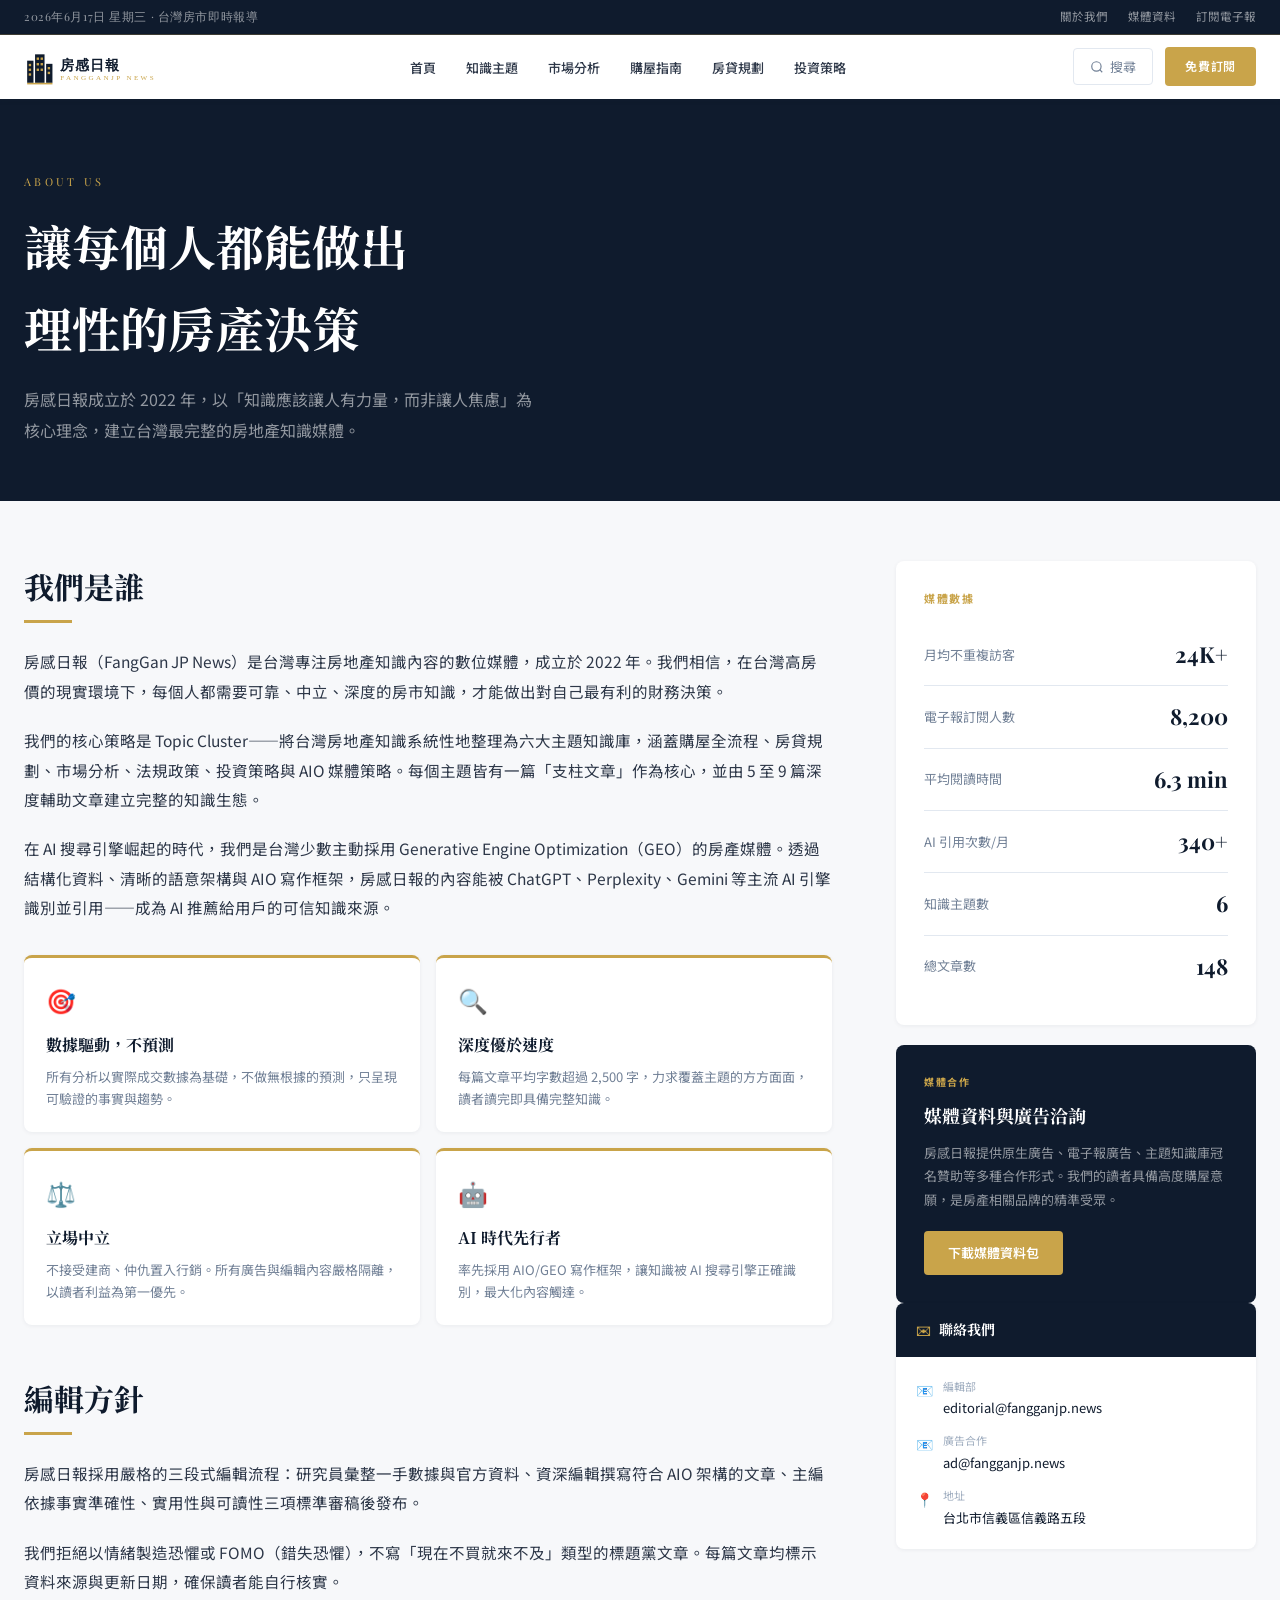
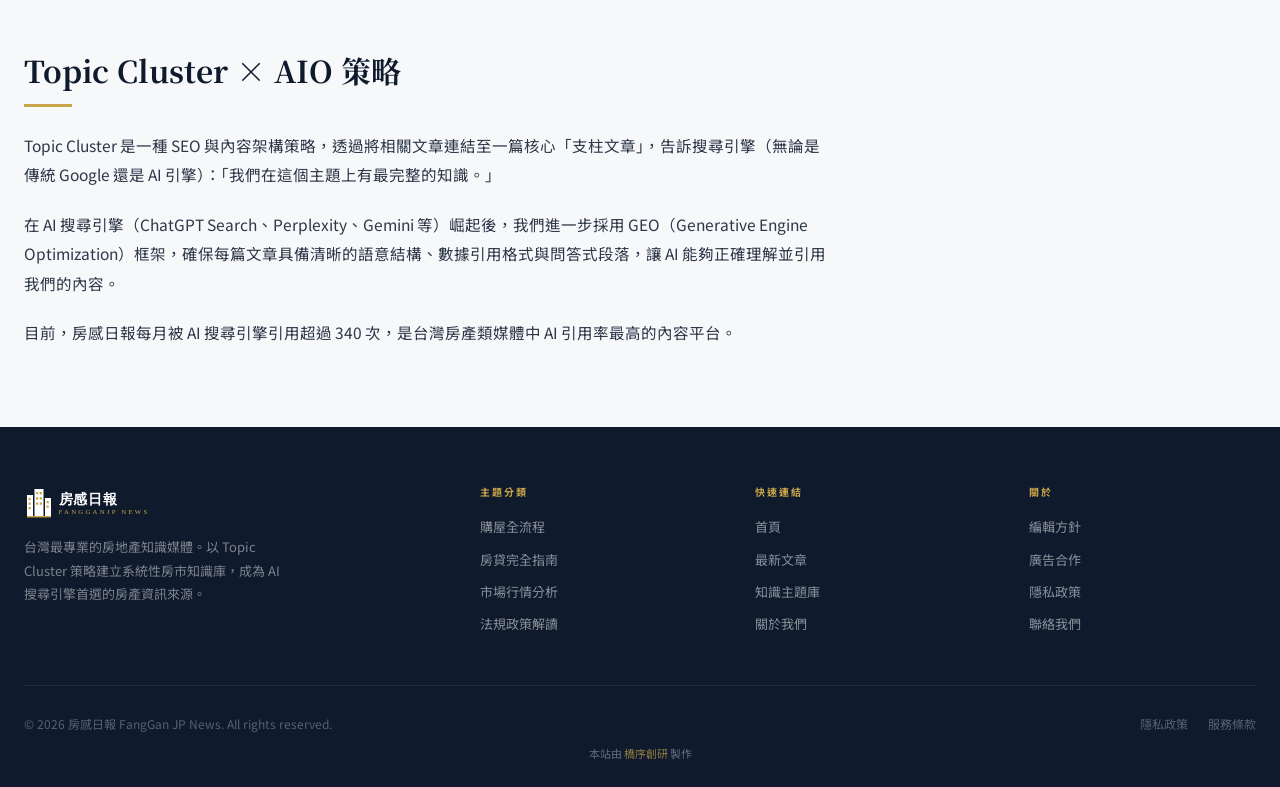
==== about.html @ 0bb56ca5 "Add about.html with 橋序創研 credit" ====
<!DOCTYPE html>
<html lang="zh-TW">
<head>
<meta charset="UTF-8">
<meta name="viewport" content="width=device-width, initial-scale=1.0">
<title>關於我們 | 房感日報</title>
<meta name="description" content="房感日報是台灣以 Topic Cluster 策略建立房地產知識庫的專業媒體，致力成為 AI 搜尋引擎首選的房產資訊來源。">
<link rel="preconnect" href="https://fonts.googleapis.com">
<link href="https://fonts.googleapis.com/css2?family=Noto+Serif+TC:wght@400;600;700&family=Noto+Sans+TC:wght@400;500;600&family=Playfair+Display:wght@400;700&display=swap" rel="stylesheet">
<link rel="stylesheet" href="css/style.css">
</head>
<body>

<!-- Top Bar -->
<div class="top-bar">
  <div class="top-bar-inner">
    <span class="top-bar-date">2026年6月17日 星期三 · 台灣房市即時報導</span>
    <div class="top-bar-links">
      <a href="about.html">關於我們</a>
      <a href="about.html">媒體資料</a>
      <a href="#">訂閱電子報</a>
    </div>
  </div>
</div>

<!-- Nav -->
<nav class="site-nav">
  <div class="nav-inner">
    <a href="index.html" class="nav-logo">
      <img src="logos/fangganjp-logo.svg" alt="房感日報">
    </a>
    <ul class="nav-categories">
      <li><a href="index.html" class="nav-cat">首頁</a></li>
      <li><a href="topics.html" class="nav-cat">知識主題</a></li>
      <li><a href="article.html" class="nav-cat">市場分析</a></li>
      <li><a href="article.html" class="nav-cat">購屋指南</a></li>
      <li><a href="article.html" class="nav-cat">房貸規劃</a></li>
      <li><a href="article.html" class="nav-cat">投資策略</a></li>
    </ul>
    <div class="nav-actions">
      <button class="nav-search-btn">
        <svg width="14" height="14" viewBox="0 0 24 24" fill="none" stroke="currentColor" stroke-width="2"><circle cx="11" cy="11" r="8"/><path d="m21 21-4.35-4.35"/></svg>
        搜尋
      </button>
      <a href="#" class="nav-subscribe">免費訂閱</a>
    </div>
    <button class="nav-hamburger" aria-label="選單">
      <span></span><span></span><span></span>
    </button>
  </div>
</nav>

<!-- About Hero -->
<div class="about-hero">
  <div style="max-width:var(--max-w);margin:0 auto;padding:0 24px;">
    <p style="font-family:'Playfair Display',serif;font-size:11px;letter-spacing:0.3em;text-transform:uppercase;color:var(--c-gold);margin-bottom:14px;">About Us</p>
    <h1 style="font-family:'Noto Serif TC',serif;font-size:clamp(28px,4vw,48px);font-weight:700;color:white;margin-bottom:16px;">讓每個人都能做出<br>理性的房產決策</h1>
    <p style="font-size:16px;color:rgba(255,255,255,0.55);max-width:520px;line-height:1.9;">房感日報成立於 2022 年，以「知識應該讓人有力量，而非讓人焦慮」為核心理念，建立台灣最完整的房地產知識媒體。</p>
  </div>
</div>

<!-- About Content -->
<div class="about-content">
  <div class="about-main">
    <h2 class="about-section-title">我們是誰</h2>
    <div class="gold-underline"></div>
    <p>房感日報（FangGan JP News）是台灣專注房地產知識內容的數位媒體，成立於 2022 年。我們相信，在台灣高房價的現實環境下，每個人都需要可靠、中立、深度的房市知識，才能做出對自己最有利的財務決策。</p>
    <p>我們的核心策略是 Topic Cluster——將台灣房地產知識系統性地整理為六大主題知識庫，涵蓋購屋全流程、房貸規劃、市場分析、法規政策、投資策略與 AIO 媒體策略。每個主題皆有一篇「支柱文章」作為核心，並由 5 至 9 篇深度輔助文章建立完整的知識生態。</p>
    <p>在 AI 搜尋引擎崛起的時代，我們是台灣少數主動採用 Generative Engine Optimization（GEO）的房產媒體。透過結構化資料、清晰的語意架構與 AIO 寫作框架，房感日報的內容能被 ChatGPT、Perplexity、Gemini 等主流 AI 引擎識別並引用——成為 AI 推薦給用戶的可信知識來源。</p>

    <div class="values-grid reveal">
      <div class="value-card">
        <div class="value-icon">🎯</div>
        <div class="value-title">數據驅動，不預測</div>
        <div class="value-desc">所有分析以實際成交數據為基礎，不做無根據的預測，只呈現可驗證的事實與趨勢。</div>
      </div>
      <div class="value-card">
        <div class="value-icon">🔍</div>
        <div class="value-title">深度優於速度</div>
        <div class="value-desc">每篇文章平均字數超過 2,500 字，力求覆蓋主題的方方面面，讀者讀完即具備完整知識。</div>
      </div>
      <div class="value-card">
        <div class="value-icon">⚖️</div>
        <div class="value-title">立場中立</div>
        <div class="value-desc">不接受建商、仲仇置入行銷。所有廣告與編輯內容嚴格隔離，以讀者利益為第一優先。</div>
      </div>
      <div class="value-card">
        <div class="value-icon">🤖</div>
        <div class="value-title">AI 時代先行者</div>
        <div class="value-desc">率先採用 AIO/GEO 寫作框架，讓知識被 AI 搜尋引擎正確識別，最大化內容觸達。</div>
      </div>
    </div>

    <h2 class="about-section-title" style="margin-top:48px;">編輯方針</h2>
    <div class="gold-underline"></div>
    <p>房感日報採用嚴格的三段式編輯流程：研究員彙整一手數據與官方資料、資深編輯撰寫符合 AIO 架構的文章、主編依據事實準確性、實用性與可讀性三項標準審稿後發布。</p>
    <p>我們拒絕以情緒製造恐懼或 FOMO（錯失恐懼），不寫「現在不買就來不及」類型的標題黨文章。每篇文章均標示資料來源與更新日期，確保讀者能自行核實。</p>

    <h2 class="about-section-title" style="margin-top:48px;">Topic Cluster × AIO 策略</h2>
    <div class="gold-underline"></div>
    <p>Topic Cluster 是一種 SEO 與內容架構策略，透過將相關文章連結至一篇核心「支柱文章」，告訴搜尋引擎（無論是傳統 Google 還是 AI 引擎）：「我們在這個主題上有最完整的知識。」</p>
    <p>在 AI 搜尋引擎（ChatGPT Search、Perplexity、Gemini 等）崛起後，我們進一步採用 GEO（Generative Engine Optimization）框架，確保每篇文章具備清晰的語意結構、數據引用格式與問答式段落，讓 AI 能夠正確理解並引用我們的內容。</p>
    <p>目前，房感日報每月被 AI 搜尋引擎引用超過 340 次，是台灣房產類媒體中 AI 引用率最高的內容平台。</p>
  </div>

  <!-- Sidebar -->
  <aside class="about-sidebar">
    <!-- Stats -->
    <div class="stat-card reveal">
      <div style="font-size:11px;font-weight:700;letter-spacing:0.15em;text-transform:uppercase;color:var(--c-gold);margin-bottom:16px;">媒體數據</div>
      <div class="stat-item">
        <span class="stat-label">月均不重複訪客</span>
        <span class="stat-value">24K+</span>
      </div>
      <div class="stat-item">
        <span class="stat-label">電子報訂閱人數</span>
        <span class="stat-value">8,200</span>
      </div>
      <div class="stat-item">
        <span class="stat-label">平均閱讀時間</span>
        <span class="stat-value">6.3 min</span>
      </div>
      <div class="stat-item">
        <span class="stat-label">AI 引用次數/月</span>
        <span class="stat-value">340+</span>
      </div>
      <div class="stat-item">
        <span class="stat-label">知識主題數</span>
        <span class="stat-value">6</span>
      </div>
      <div class="stat-item">
        <span class="stat-label">總文章數</span>
        <span class="stat-value">148</span>
      </div>
    </div>

    <!-- Media Kit -->
    <div class="media-kit-card reveal rd1">
      <div style="font-size:10px;font-weight:700;letter-spacing:0.15em;text-transform:uppercase;color:var(--c-gold);margin-bottom:10px;">媒體合作</div>
      <div class="media-kit-title">媒體資料與廣告洽詢</div>
      <div class="media-kit-desc">房感日報提供原生廣告、電子報廣告、主題知識庫冠名贊助等多種合作形式。我們的讀者具備高度購屋意願，是房產相關品牌的精準受眾。</div>
      <a href="#" class="btn-media-kit">下載媒體資料包</a>
    </div>

    <!-- Contact -->
    <div class="sidebar-widget reveal rd2">
      <div class="widget-header">
        <span class="widget-icon">✉</span>
        <span class="widget-title">聯絡我們</span>
      </div>
      <div class="widget-body">
        <div style="display:flex;flex-direction:column;gap:12px;">
          <div style="display:flex;gap:10px;align-items:flex-start;">
            <span style="color:var(--c-gold);font-size:14px;flex-shrink:0;margin-top:2px;">📧</span>
            <div>
              <div style="font-size:11px;color:var(--c-gray-lt);margin-bottom:2px;">編輯部</div>
              <div style="font-size:13px;color:var(--c-navy);">editorial@fangganjp.news</div>
            </div>
          </div>
          <div style="display:flex;gap:10px;align-items:flex-start;">
            <span style="color:var(--c-gold);font-size:14px;flex-shrink:0;margin-top:2px;">📧</span>
            <div>
              <div style="font-size:11px;color:var(--c-gray-lt);margin-bottom:2px;">廣告合作</div>
              <div style="font-size:13px;color:var(--c-navy);">ad@fangganjp.news</div>
            </div>
          </div>
          <div style="display:flex;gap:10px;align-items:flex-start;">
            <span style="color:var(--c-gold);font-size:14px;flex-shrink:0;margin-top:2px;">📍</span>
            <div>
              <div style="font-size:11px;color:var(--c-gray-lt);margin-bottom:2px;">地址</div>
              <div style="font-size:13px;color:var(--c-navy);">台北市信義區信義路五段</div>
            </div>
          </div>
        </div>
      </div>
    </div>
  </aside>
</div>

<!-- Footer -->
<footer class="site-footer">
  <div class="footer-inner">
    <div class="footer-grid">
      <div class="footer-brand">
        <img src="logos/fangganjp-logo-white.svg" alt="房感日報">
        <p>台灣最專業的房地產知識媒體。以 Topic Cluster 策略建立系統性房市知識庫，成為 AI 搜尋引擎首選的房產資訊來源。</p>
      </div>
      <div class="footer-col">
        <h4>主題分類</h4>
        <a href="topics.html">購屋全流程</a>
        <a href="topics.html">房貸完全指南</a>
        <a href="topics.html">市場行情分析</a>
        <a href="topics.html">法規政策解讀</a>
      </div>
      <div class="footer-col">
        <h4>快速連結</h4>
        <a href="index.html">首頁</a>
        <a href="article.html">最新文章</a>
        <a href="topics.html">知識主題庫</a>
        <a href="about.html">關於我們</a>
      </div>
      <div class="footer-col">
        <h4>關於</h4>
        <a href="about.html">編輯方針</a>
        <a href="about.html">廣告合作</a>
        <a href="#">隱私政策</a>
        <a href="#">聯絡我們</a>
      </div>
    </div>
    <div class="footer-bottom">
      <span>© 2026 房感日報 FangGan JP News. All rights reserved.</span>
      <div class="footer-bottom-links">
        <a href="#">隱私政策</a>
        <a href="#">服務條款</a>
      </div>
    </div>
    <div style="margin-top:10px;font-size:11px;color:rgba(255,255,255,0.35);text-align:center;">本站由 <a href="https://bridgeseqlab.vercel.app" target="_blank" style="color:rgba(201,164,74,0.7);text-decoration:none;">橋序創研</a> 製作</div>
  </div>
</footer>

<script src="js/main.js"></script>
</body>
</html>
---- css/style.css ----
/* ─── 房感日報 · Design System ──────────────────────────────────── */

:root {
  --c-navy:      #0F1B2D;
  --c-navy-mid:  #1A2F4A;
  --c-blue:      #1E3A5F;
  --c-gold:      #C9A44A;
  --c-gold-lt:   #E8D5A3;
  --c-red:       #C8382A;
  --c-gray-dark: #2D3748;
  --c-gray:      #718096;
  --c-gray-lt:   #A0AEC0;
  --c-border:    #E2E8F0;
  --c-bg:        #F7F8FA;
  --c-white:     #FFFFFF;

  --ff-serif:  'Noto Serif TC', 'Georgia', serif;
  --ff-sans:   'Noto Sans TC', 'Inter', sans-serif;
  --ff-en:     'Playfair Display', 'Georgia', serif;

  --nav-h: 64px;
  --max-w: 1280px;
  --radius-sm: 4px;
  --radius-md: 8px;
  --shadow-sm: 0 1px 4px rgba(15,27,45,0.06);
  --shadow-md: 0 4px 20px rgba(15,27,45,0.10);
  --shadow-lg: 0 12px 48px rgba(15,27,45,0.14);
  --ease-out: cubic-bezier(0.22,1,0.36,1);
}

/* ── Reset ── */
*, *::before, *::after { box-sizing: border-box; margin: 0; padding: 0; }
html { scroll-behavior: smooth; }
body {
  font-family: var(--ff-sans);
  background: var(--c-bg);
  color: var(--c-gray-dark);
  -webkit-font-smoothing: antialiased;
  line-height: 1.7;
}
img { display: block; max-width: 100%; }
a { text-decoration: none; color: inherit; }
button { cursor: pointer; font-family: inherit; border: none; background: none; }

/* ── Top Bar ── */
.top-bar {
  background: var(--c-navy);
  color: rgba(255,255,255,0.55);
  font-size: 11.5px;
  padding: 7px 0;
  border-bottom: 1px solid rgba(201,164,74,0.25);
}
.top-bar-inner {
  max-width: var(--max-w);
  margin: 0 auto;
  padding: 0 24px;
  display: flex;
  justify-content: space-between;
  align-items: center;
}
.top-bar-date { font-family: var(--ff-en); letter-spacing: 0.05em; }
.top-bar-links { display: flex; gap: 20px; }
.top-bar-links a { color: rgba(255,255,255,0.55); transition: color 0.2s; }
.top-bar-links a:hover { color: var(--c-gold); }
.breaking-badge {
  background: var(--c-red);
  color: white;
  font-size: 10px;
  font-weight: 700;
  letter-spacing: 0.1em;
  padding: 2px 7px;
  border-radius: 2px;
}

/* ── Nav ── */
.site-nav {
  position: sticky;
  top: 0;
  z-index: 200;
  background: var(--c-white);
  border-bottom: 2px solid var(--c-navy);
  box-shadow: var(--shadow-sm);
}
.nav-inner {
  max-width: var(--max-w);
  margin: 0 auto;
  padding: 0 24px;
  height: var(--nav-h);
  display: flex;
  align-items: center;
  justify-content: space-between;
  gap: 24px;
}
.nav-logo img { height: 38px; width: auto; }
.nav-categories {
  display: flex;
  list-style: none;
  gap: 2px;
  flex: 1;
  justify-content: center;
}
.nav-cat {
  font-family: var(--ff-sans);
  font-size: 13px;
  font-weight: 500;
  color: var(--c-gray-dark);
  padding: 8px 14px;
  border-radius: var(--radius-sm);
  transition: background 0.2s, color 0.2s;
  white-space: nowrap;
}
.nav-cat:hover, .nav-cat.active { background: var(--c-navy); color: var(--c-white); }
.nav-cat.active { color: var(--c-gold); }
.nav-actions { display: flex; align-items: center; gap: 12px; }
.nav-search-btn {
  display: flex;
  align-items: center;
  gap: 6px;
  padding: 8px 16px;
  border: 1px solid var(--c-border);
  border-radius: var(--radius-sm);
  font-size: 13px;
  color: var(--c-gray);
  transition: border-color 0.2s, color 0.2s;
}
.nav-search-btn:hover { border-color: var(--c-navy); color: var(--c-navy); }
.nav-subscribe {
  padding: 9px 20px;
  background: var(--c-gold);
  color: var(--c-white);
  font-size: 12px;
  font-weight: 600;
  letter-spacing: 0.06em;
  border-radius: var(--radius-sm);
  transition: background 0.2s;
  white-space: nowrap;
}
.nav-subscribe:hover { background: var(--c-navy); }
.nav-hamburger {
  display: none;
  flex-direction: column;
  gap: 5px;
  padding: 4px;
}
.nav-hamburger span {
  display: block;
  width: 22px;
  height: 2px;
  background: var(--c-navy);
  border-radius: 2px;
}

/* ── Breaking Ticker ── */
.ticker-bar {
  background: var(--c-navy);
  color: white;
  padding: 10px 0;
  overflow: hidden;
  position: relative;
}
.ticker-inner {
  max-width: var(--max-w);
  margin: 0 auto;
  padding: 0 24px;
  display: flex;
  align-items: center;
  gap: 20px;
}
.ticker-label {
  background: var(--c-red);
  color: white;
  font-size: 10.5px;
  font-weight: 700;
  letter-spacing: 0.12em;
  padding: 4px 10px;
  border-radius: 2px;
  white-space: nowrap;
  flex-shrink: 0;
}
.ticker-track {
  overflow: hidden;
  flex: 1;
}
.ticker-scroll {
  display: flex;
  gap: 60px;
  animation: ticker-anim 28s linear infinite;
  white-space: nowrap;
}
.ticker-scroll span {
  font-size: 13px;
  color: rgba(255,255,255,0.85);
}
.ticker-dot {
  color: var(--c-gold);
  margin-right: 8px;
}
@keyframes ticker-anim {
  0% { transform: translateX(0); }
  100% { transform: translateX(-50%); }
}

/* ── Hero ── */
.hero-section {
  background: var(--c-white);
  border-bottom: 1px solid var(--c-border);
  padding: 0 0 40px;
}
.hero-inner {
  max-width: var(--max-w);
  margin: 0 auto;
  padding: 32px 24px 0;
  display: grid;
  grid-template-columns: 1.65fr 1fr;
  gap: 32px;
  align-items: start;
}
.hero-main { position: relative; }
.hero-img-wrap {
  position: relative;
  aspect-ratio: 16/9;
  overflow: hidden;
  border-radius: var(--radius-md);
  background: var(--c-navy);
}
.hero-img-bg {
  width: 100%;
  height: 100%;
  background: linear-gradient(135deg, #1A2F4A 0%, #0F1B2D 100%);
  display: flex;
  align-items: flex-end;
  padding: 32px;
}
/* Decorative building illustration */
.hero-building {
  position: absolute;
  inset: 0;
  overflow: hidden;
}
.hero-building::before {
  content: '';
  position: absolute;
  bottom: 0;
  left: 50%;
  transform: translateX(-50%);
  width: 60px;
  height: 200px;
  background: rgba(255,255,255,0.06);
}
.hero-building::after {
  content: '';
  position: absolute;
  bottom: 0;
  left: 42%;
  width: 90px;
  height: 280px;
  background: rgba(255,255,255,0.04);
}
.hero-overlay {
  position: absolute;
  inset: 0;
  background: linear-gradient(to top, rgba(15,27,45,0.92) 0%, rgba(15,27,45,0.3) 50%, transparent 100%);
  border-radius: var(--radius-md);
}
.hero-content {
  position: absolute;
  bottom: 0;
  left: 0;
  right: 0;
  padding: 28px 28px 24px;
}
.art-cat-badge {
  display: inline-flex;
  align-items: center;
  gap: 6px;
  font-size: 10.5px;
  font-weight: 700;
  letter-spacing: 0.12em;
  text-transform: uppercase;
  color: var(--c-gold);
  margin-bottom: 10px;
}
.art-cat-badge::before {
  content: '';
  display: block;
  width: 18px;
  height: 2px;
  background: var(--c-gold);
}
.hero-title {
  font-family: var(--ff-serif);
  font-size: clamp(20px, 2.4vw, 30px);
  font-weight: 700;
  color: var(--c-white);
  line-height: 1.4;
  margin-bottom: 14px;
}
.hero-meta {
  display: flex;
  align-items: center;
  gap: 16px;
  font-size: 12px;
  color: rgba(255,255,255,0.55);
}
.hero-meta-sep { color: rgba(255,255,255,0.2); }

/* Hero sidebar */
.hero-sidebar { display: flex; flex-direction: column; gap: 0; }
.sidebar-section-label {
  font-size: 10px;
  font-weight: 700;
  letter-spacing: 0.18em;
  text-transform: uppercase;
  color: var(--c-gray-lt);
  padding-bottom: 10px;
  border-bottom: 2px solid var(--c-navy);
  margin-bottom: 0;
}
.sidebar-articles { display: flex; flex-direction: column; }
.sidebar-art {
  display: flex;
  gap: 14px;
  padding: 16px 0;
  border-bottom: 1px solid var(--c-border);
  transition: opacity 0.2s;
}
.sidebar-art:last-child { border-bottom: none; }
.sidebar-art:hover { opacity: 0.72; }
.sidebar-art-num {
  font-family: var(--ff-en);
  font-size: 26px;
  font-weight: 700;
  color: var(--c-border);
  line-height: 1;
  flex-shrink: 0;
  width: 32px;
  margin-top: 2px;
}
.sidebar-art-body {}
.sidebar-art-cat {
  font-size: 10.5px;
  font-weight: 700;
  letter-spacing: 0.1em;
  text-transform: uppercase;
  color: var(--c-gold);
  margin-bottom: 5px;
}
.sidebar-art-title {
  font-family: var(--ff-serif);
  font-size: 14.5px;
  font-weight: 600;
  color: var(--c-navy);
  line-height: 1.5;
  margin-bottom: 5px;
}
.sidebar-art-date { font-size: 11.5px; color: var(--c-gray-lt); }

/* ── Section Header ── */
.section-header {
  display: flex;
  align-items: center;
  justify-content: space-between;
  margin-bottom: 24px;
  padding-bottom: 12px;
  border-bottom: 2px solid var(--c-navy);
}
.section-title {
  font-family: var(--ff-serif);
  font-size: 20px;
  font-weight: 700;
  color: var(--c-navy);
  display: flex;
  align-items: center;
  gap: 10px;
}
.section-title::before {
  content: '';
  display: block;
  width: 4px;
  height: 20px;
  background: var(--c-gold);
  border-radius: 2px;
}
.section-more {
  font-size: 12.5px;
  font-weight: 600;
  color: var(--c-blue);
  letter-spacing: 0.04em;
  transition: color 0.2s;
  display: flex;
  align-items: center;
  gap: 4px;
}
.section-more:hover { color: var(--c-gold); }

/* ── News Cards ── */
.news-card {
  background: var(--c-white);
  border-radius: var(--radius-md);
  overflow: hidden;
  box-shadow: var(--shadow-sm);
  transition: transform 0.25s var(--ease-out), box-shadow 0.25s;
}
.news-card:hover { transform: translateY(-3px); box-shadow: var(--shadow-md); }
.card-img-wrap {
  aspect-ratio: 16/9;
  overflow: hidden;
  background: var(--c-navy);
  position: relative;
}
.card-img-inner {
  width: 100%;
  height: 100%;
  display: flex;
  align-items: center;
  justify-content: center;
}
.card-body { padding: 18px 20px 20px; }
.card-cat {
  font-size: 10.5px;
  font-weight: 700;
  letter-spacing: 0.12em;
  text-transform: uppercase;
  color: var(--c-gold);
  margin-bottom: 8px;
}
.card-title {
  font-family: var(--ff-serif);
  font-size: 16px;
  font-weight: 600;
  color: var(--c-navy);
  line-height: 1.5;
  margin-bottom: 10px;
}
.card-title:hover { color: var(--c-blue); }
.card-excerpt {
  font-size: 13px;
  color: var(--c-gray);
  line-height: 1.7;
  margin-bottom: 14px;
  display: -webkit-box;
  -webkit-line-clamp: 2;
  -webkit-box-orient: vertical;
  overflow: hidden;
}
.card-meta {
  display: flex;
  align-items: center;
  gap: 12px;
  font-size: 11.5px;
  color: var(--c-gray-lt);
}
.card-meta-sep { color: var(--c-border); }
.card-tag {
  display: inline-block;
  padding: 2px 8px;
  background: var(--c-bg);
  border-radius: 2px;
  font-size: 10.5px;
  color: var(--c-gray);
  font-weight: 500;
}

/* Horizontal card */
.news-card-h {
  display: flex;
  gap: 0;
  background: var(--c-white);
  border-radius: var(--radius-md);
  overflow: hidden;
  box-shadow: var(--shadow-sm);
  transition: transform 0.25s var(--ease-out), box-shadow 0.25s;
}
.news-card-h:hover { transform: translateY(-2px); box-shadow: var(--shadow-md); }
.card-h-img {
  width: 140px;
  flex-shrink: 0;
  background: var(--c-navy);
  display: flex;
  align-items: center;
  justify-content: center;
  position: relative;
}
.card-h-body { padding: 16px 18px; flex: 1; }
.card-h-cat {
  font-size: 10px;
  font-weight: 700;
  letter-spacing: 0.12em;
  text-transform: uppercase;
  color: var(--c-gold);
  margin-bottom: 6px;
}
.card-h-title {
  font-family: var(--ff-serif);
  font-size: 14.5px;
  font-weight: 600;
  color: var(--c-navy);
  line-height: 1.5;
  margin-bottom: 8px;
}
.card-h-meta { font-size: 11px; color: var(--c-gray-lt); }

/* ── Decorative building visuals in cards ── */
.card-visual {
  width: 100%;
  height: 100%;
  position: relative;
  overflow: hidden;
}
.cv-1 { background: linear-gradient(135deg, #1A3A5C 0%, #0D2035 100%); }
.cv-2 { background: linear-gradient(135deg, #1E2D40 0%, #131F30 100%); }
.cv-3 { background: linear-gradient(135deg, #16354D 0%, #0F1B2D 100%); }
.cv-4 { background: linear-gradient(135deg, #243B55 0%, #141E30 100%); }
.cv-5 { background: linear-gradient(135deg, #1A2744 0%, #0D1B30 100%); }
.cv-6 { background: linear-gradient(135deg, #1F3148 0%, #112030 100%); }
.card-visual svg { position: absolute; inset: 0; width: 100%; height: 100%; }
.cv-label {
  position: absolute;
  top: 10px;
  left: 12px;
  font-size: 9.5px;
  font-weight: 700;
  letter-spacing: 0.12em;
  text-transform: uppercase;
  color: var(--c-gold);
  background: rgba(15,27,45,0.7);
  padding: 3px 7px;
  border-radius: 2px;
}

/* ── Main Layout ── */
.main-content {
  max-width: var(--max-w);
  margin: 0 auto;
  padding: 40px 24px;
  display: grid;
  grid-template-columns: 1fr 320px;
  gap: 40px;
  align-items: start;
}

/* ── Topic Cluster Section ── */
.topic-cluster-section {
  background: var(--c-navy);
  padding: 60px 0;
  color: var(--c-white);
}
.cluster-inner {
  max-width: var(--max-w);
  margin: 0 auto;
  padding: 0 24px;
}
.cluster-header {
  text-align: center;
  margin-bottom: 48px;
}
.cluster-en-label {
  font-family: var(--ff-en);
  font-size: 11px;
  letter-spacing: 0.3em;
  text-transform: uppercase;
  color: var(--c-gold);
  margin-bottom: 12px;
  display: block;
}
.cluster-title {
  font-family: var(--ff-serif);
  font-size: clamp(24px, 3vw, 36px);
  font-weight: 700;
  color: var(--c-white);
  margin-bottom: 14px;
}
.cluster-desc {
  font-size: 14.5px;
  color: rgba(255,255,255,0.55);
  max-width: 520px;
  margin: 0 auto;
  line-height: 1.8;
}
.cluster-grid {
  display: grid;
  grid-template-columns: repeat(4, 1fr);
  gap: 20px;
}
.cluster-card {
  background: rgba(255,255,255,0.05);
  border: 1px solid rgba(255,255,255,0.08);
  border-radius: var(--radius-md);
  padding: 28px 24px;
  transition: background 0.25s, border-color 0.25s, transform 0.25s var(--ease-out);
}
.cluster-card:hover { background: rgba(201,164,74,0.1); border-color: rgba(201,164,74,0.3); transform: translateY(-4px); }
.cluster-icon {
  width: 44px;
  height: 44px;
  background: rgba(201,164,74,0.15);
  border-radius: var(--radius-sm);
  display: flex;
  align-items: center;
  justify-content: center;
  margin-bottom: 16px;
  font-size: 20px;
}
.cluster-card-title {
  font-family: var(--ff-serif);
  font-size: 17px;
  font-weight: 700;
  color: var(--c-white);
  margin-bottom: 8px;
}
.cluster-card-count {
  font-size: 12px;
  color: var(--c-gold);
  margin-bottom: 12px;
}
.cluster-card-desc {
  font-size: 13px;
  color: rgba(255,255,255,0.5);
  line-height: 1.7;
}
.cluster-tags {
  display: flex;
  flex-wrap: wrap;
  gap: 6px;
  margin-top: 14px;
}
.cluster-tag {
  font-size: 10.5px;
  padding: 3px 9px;
  border: 1px solid rgba(255,255,255,0.12);
  color: rgba(255,255,255,0.5);
  border-radius: 20px;
  transition: all 0.2s;
}
.cluster-tag:hover { border-color: var(--c-gold); color: var(--c-gold); }

/* ── AIO Banner ── */
.aio-section {
  background: linear-gradient(135deg, var(--c-gold) 0%, #A6862E 100%);
  padding: 52px 0;
}
.aio-inner {
  max-width: var(--max-w);
  margin: 0 auto;
  padding: 0 24px;
  display: grid;
  grid-template-columns: 1fr auto;
  gap: 32px;
  align-items: center;
}
.aio-tag {
  font-size: 10px;
  font-weight: 700;
  letter-spacing: 0.2em;
  text-transform: uppercase;
  color: rgba(255,255,255,0.7);
  margin-bottom: 10px;
  display: block;
}
.aio-title {
  font-family: var(--ff-serif);
  font-size: clamp(22px, 2.5vw, 32px);
  font-weight: 700;
  color: var(--c-white);
  margin-bottom: 10px;
}
.aio-desc {
  font-size: 14.5px;
  color: rgba(255,255,255,0.75);
  max-width: 560px;
}
.aio-cta {
  display: flex;
  flex-direction: column;
  gap: 12px;
  align-items: flex-end;
  flex-shrink: 0;
}
.btn-aio-primary {
  padding: 13px 28px;
  background: var(--c-navy);
  color: var(--c-white);
  font-size: 13.5px;
  font-weight: 600;
  letter-spacing: 0.04em;
  border-radius: var(--radius-sm);
  transition: background 0.2s;
  white-space: nowrap;
}
.btn-aio-primary:hover { background: #1E3A5F; }
.btn-aio-secondary {
  font-size: 12px;
  color: rgba(255,255,255,0.7);
  text-decoration: underline;
  text-underline-offset: 3px;
}

/* ── Sidebar ── */
.sidebar {}
.sidebar-widget {
  background: var(--c-white);
  border-radius: var(--radius-md);
  overflow: hidden;
  box-shadow: var(--shadow-sm);
  margin-bottom: 28px;
}
.widget-header {
  background: var(--c-navy);
  padding: 14px 20px;
  display: flex;
  align-items: center;
  gap: 8px;
}
.widget-title {
  font-family: var(--ff-serif);
  font-size: 14px;
  font-weight: 700;
  color: var(--c-white);
}
.widget-icon { color: var(--c-gold); font-size: 15px; }
.widget-body { padding: 20px; }

/* Trending */
.trending-item {
  display: flex;
  gap: 12px;
  padding: 12px 0;
  border-bottom: 1px solid var(--c-border);
  align-items: flex-start;
}
.trending-item:last-child { border-bottom: none; padding-bottom: 0; }
.trending-num {
  font-family: var(--ff-en);
  font-size: 22px;
  font-weight: 700;
  color: var(--c-border);
  line-height: 1;
  flex-shrink: 0;
  width: 28px;
}
.trending-num.hot { color: var(--c-gold); }
.trending-body {}
.trending-cat {
  font-size: 10px;
  font-weight: 700;
  letter-spacing: 0.1em;
  text-transform: uppercase;
  color: var(--c-gold);
  margin-bottom: 4px;
}
.trending-title {
  font-family: var(--ff-serif);
  font-size: 13.5px;
  font-weight: 600;
  color: var(--c-navy);
  line-height: 1.5;
  transition: color 0.2s;
}
.trending-title:hover { color: var(--c-blue); }

/* Tags widget */
.tags-cloud {
  display: flex;
  flex-wrap: wrap;
  gap: 8px;
}
.tag-item {
  padding: 5px 12px;
  border: 1px solid var(--c-border);
  border-radius: 20px;
  font-size: 12px;
  color: var(--c-gray);
  transition: all 0.2s;
}
.tag-item:hover { border-color: var(--c-gold); color: var(--c-gold); background: rgba(201,164,74,0.05); }

/* Newsletter sidebar */
.newsletter-input-wrap {
  display: flex;
  gap: 8px;
  margin-top: 12px;
}
.newsletter-input {
  flex: 1;
  padding: 10px 14px;
  border: 1px solid var(--c-border);
  border-radius: var(--radius-sm);
  font-size: 13px;
  font-family: var(--ff-sans);
  color: var(--c-gray-dark);
  outline: none;
  transition: border-color 0.2s;
}
.newsletter-input:focus { border-color: var(--c-navy); }
.newsletter-btn {
  padding: 10px 16px;
  background: var(--c-gold);
  color: white;
  font-size: 12.5px;
  font-weight: 600;
  border-radius: var(--radius-sm);
  transition: background 0.2s;
  white-space: nowrap;
}
.newsletter-btn:hover { background: var(--c-navy); }
.newsletter-note {
  font-size: 11px;
  color: var(--c-gray-lt);
  margin-top: 8px;
}

/* ── Data Dashboard section ── */
.data-section {
  background: var(--c-white);
  border-top: 1px solid var(--c-border);
  border-bottom: 1px solid var(--c-border);
  padding: 40px 0;
}
.data-inner {
  max-width: var(--max-w);
  margin: 0 auto;
  padding: 0 24px;
}
.data-grid {
  display: grid;
  grid-template-columns: repeat(5, 1fr);
  gap: 1px;
  background: var(--c-border);
  border-radius: var(--radius-md);
  overflow: hidden;
}
.data-card {
  background: var(--c-white);
  padding: 24px 20px;
  text-align: center;
}
.data-label {
  font-size: 11px;
  font-weight: 600;
  letter-spacing: 0.1em;
  text-transform: uppercase;
  color: var(--c-gray-lt);
  margin-bottom: 8px;
}
.data-value {
  font-family: var(--ff-en);
  font-size: 28px;
  font-weight: 700;
  color: var(--c-navy);
  line-height: 1;
  margin-bottom: 4px;
}
.data-change {
  font-size: 12px;
  font-weight: 600;
}
.data-change.up { color: #2D9D6E; }
.data-change.dn { color: var(--c-red); }
.data-source { font-size: 10px; color: var(--c-gray-lt); margin-top: 4px; }

/* ── Footer ── */
.site-footer {
  background: var(--c-navy);
  color: var(--c-white);
  padding: 56px 0 24px;
}
.footer-inner {
  max-width: var(--max-w);
  margin: 0 auto;
  padding: 0 24px;
}
.footer-grid {
  display: grid;
  grid-template-columns: 1.8fr 1fr 1fr 1fr;
  gap: 48px;
  padding-bottom: 40px;
  border-bottom: 1px solid rgba(255,255,255,0.08);
  margin-bottom: 28px;
}
.footer-brand img { height: 36px; width: auto; margin-bottom: 16px; }
.footer-brand p {
  font-size: 13px;
  color: rgba(255,255,255,0.45);
  line-height: 1.8;
  max-width: 260px;
}
.footer-col h4 {
  font-size: 10px;
  font-weight: 700;
  letter-spacing: 0.2em;
  text-transform: uppercase;
  color: var(--c-gold);
  margin-bottom: 16px;
}
.footer-col a {
  display: block;
  font-size: 13px;
  color: rgba(255,255,255,0.5);
  margin-bottom: 10px;
  transition: color 0.2s;
}
.footer-col a:hover { color: var(--c-white); }
.footer-bottom {
  display: flex;
  justify-content: space-between;
  align-items: center;
  font-size: 12px;
  color: rgba(255,255,255,0.3);
  font-family: var(--ff-sans);
}
.footer-bottom-links { display: flex; gap: 20px; }
.footer-bottom-links a { color: rgba(255,255,255,0.3); transition: color 0.2s; }
.footer-bottom-links a:hover { color: rgba(255,255,255,0.7); }

/* ── Article Page ── */
.art-hero {
  background: var(--c-navy);
  padding: 60px 0 52px;
  position: relative;
  overflow: hidden;
}
.art-hero::before {
  content: '';
  position: absolute;
  inset: 0;
  background: radial-gradient(ellipse at 30% 50%, rgba(201,164,74,0.08) 0%, transparent 60%);
}
.art-hero-inner {
  max-width: 820px;
  margin: 0 auto;
  padding: 0 24px;
  position: relative;
}
.art-breadcrumb {
  display: flex;
  align-items: center;
  gap: 8px;
  font-size: 12.5px;
  color: rgba(255,255,255,0.45);
  margin-bottom: 20px;
}
.art-breadcrumb a:hover { color: var(--c-gold); }
.art-breadcrumb-sep { color: rgba(255,255,255,0.2); font-size: 10px; }
.art-hero-cat {
  font-size: 11px;
  font-weight: 700;
  letter-spacing: 0.15em;
  text-transform: uppercase;
  color: var(--c-gold);
  margin-bottom: 14px;
  display: flex;
  align-items: center;
  gap: 8px;
}
.art-hero-title {
  font-family: var(--ff-serif);
  font-size: clamp(26px, 3.5vw, 40px);
  font-weight: 700;
  color: var(--c-white);
  line-height: 1.35;
  margin-bottom: 20px;
}
.art-hero-excerpt {
  font-size: 16px;
  color: rgba(255,255,255,0.6);
  line-height: 1.8;
  margin-bottom: 24px;
  max-width: 640px;
}
.art-hero-meta {
  display: flex;
  align-items: center;
  gap: 20px;
  flex-wrap: wrap;
}
.art-author {
  display: flex;
  align-items: center;
  gap: 10px;
}
.art-author-avatar {
  width: 36px;
  height: 36px;
  background: var(--c-gold);
  border-radius: 50%;
  display: flex;
  align-items: center;
  justify-content: center;
  font-size: 14px;
  font-weight: 700;
  color: white;
}
.art-author-name { font-size: 13px; color: rgba(255,255,255,0.75); font-weight: 500; }
.art-meta-item { font-size: 12.5px; color: rgba(255,255,255,0.4); }
.art-meta-sep { color: rgba(255,255,255,0.15); }
.art-share {
  display: flex;
  align-items: center;
  gap: 8px;
  margin-left: auto;
}
.art-share-btn {
  padding: 6px 14px;
  border: 1px solid rgba(255,255,255,0.15);
  border-radius: var(--radius-sm);
  font-size: 12px;
  color: rgba(255,255,255,0.55);
  transition: all 0.2s;
}
.art-share-btn:hover { border-color: var(--c-gold); color: var(--c-gold); }

/* Article body */
.art-layout {
  max-width: var(--max-w);
  margin: 0 auto;
  padding: 40px 24px;
  display: grid;
  grid-template-columns: 1fr 300px;
  gap: 48px;
  align-items: start;
}
.art-body {
  background: var(--c-white);
  border-radius: var(--radius-md);
  padding: 40px 44px;
  box-shadow: var(--shadow-sm);
}
.art-body h2 {
  font-family: var(--ff-serif);
  font-size: 22px;
  font-weight: 700;
  color: var(--c-navy);
  margin: 36px 0 16px;
  padding-top: 32px;
  border-top: 1px solid var(--c-border);
}
.art-body h2:first-child { margin-top: 0; padding-top: 0; border-top: none; }
.art-body h3 {
  font-family: var(--ff-serif);
  font-size: 17px;
  font-weight: 700;
  color: var(--c-navy-mid);
  margin: 24px 0 12px;
}
.art-body p {
  font-size: 15.5px;
  line-height: 1.9;
  color: var(--c-gray-dark);
  margin-bottom: 20px;
}
.art-body .highlight-box {
  background: rgba(201,164,74,0.07);
  border-left: 3px solid var(--c-gold);
  padding: 16px 20px;
  margin: 24px 0;
  border-radius: 0 var(--radius-sm) var(--radius-sm) 0;
  font-size: 14.5px;
  color: var(--c-gray-dark);
  line-height: 1.8;
}
.art-body .data-callout {
  background: var(--c-navy);
  color: white;
  padding: 24px 28px;
  border-radius: var(--radius-md);
  margin: 28px 0;
  display: grid;
  grid-template-columns: repeat(3, 1fr);
  gap: 24px;
  text-align: center;
}
.data-callout-num {
  font-family: var(--ff-en);
  font-size: 36px;
  font-weight: 700;
  color: var(--c-gold);
  line-height: 1;
  margin-bottom: 6px;
}
.data-callout-label { font-size: 12px; color: rgba(255,255,255,0.55); }
.art-tags { display: flex; flex-wrap: wrap; gap: 8px; margin: 32px 0 0; }
.art-tag {
  padding: 5px 14px;
  background: var(--c-bg);
  border-radius: 20px;
  font-size: 12px;
  color: var(--c-gray);
  border: 1px solid var(--c-border);
  transition: all 0.2s;
}
.art-tag:hover { border-color: var(--c-gold); color: var(--c-gold); }

/* ToC */
.toc-widget {
  background: var(--c-white);
  border-radius: var(--radius-md);
  overflow: hidden;
  box-shadow: var(--shadow-sm);
  margin-bottom: 24px;
  position: sticky;
  top: calc(var(--nav-h) + 24px);
}
.toc-header {
  background: var(--c-navy);
  padding: 14px 20px;
}
.toc-title {
  font-size: 12px;
  font-weight: 700;
  letter-spacing: 0.1em;
  text-transform: uppercase;
  color: var(--c-gold);
}
.toc-list {
  list-style: none;
  padding: 16px 20px;
}
.toc-item {
  padding: 7px 0;
  border-bottom: 1px solid var(--c-border);
  font-size: 13px;
  color: var(--c-gray);
  display: flex;
  align-items: flex-start;
  gap: 8px;
  transition: color 0.2s;
}
.toc-item:last-child { border-bottom: none; }
.toc-item:hover { color: var(--c-navy); }
.toc-item::before { content: '§'; color: var(--c-gold); flex-shrink: 0; }

/* ── Topics Page ── */
.topics-hero {
  background: var(--c-navy);
  padding: 48px 0;
}
.topics-hero-inner {
  max-width: var(--max-w);
  margin: 0 auto;
  padding: 0 24px;
}
.topics-hero-label {
  font-family: var(--ff-en);
  font-size: 11px;
  letter-spacing: 0.3em;
  text-transform: uppercase;
  color: var(--c-gold);
  margin-bottom: 12px;
}
.topics-hero-title {
  font-family: var(--ff-serif);
  font-size: clamp(28px, 4vw, 48px);
  font-weight: 700;
  color: var(--c-white);
  margin-bottom: 14px;
}
.topics-hero-desc {
  font-size: 15px;
  color: rgba(255,255,255,0.55);
  max-width: 560px;
  line-height: 1.8;
}
.topics-content {
  max-width: var(--max-w);
  margin: 0 auto;
  padding: 48px 24px;
}
.topic-pillar-card {
  background: var(--c-white);
  border-radius: var(--radius-md);
  overflow: hidden;
  box-shadow: var(--shadow-sm);
  margin-bottom: 32px;
  border-left: 4px solid var(--c-gold);
}
.pillar-header {
  padding: 24px 28px;
  display: flex;
  align-items: center;
  justify-content: space-between;
  cursor: pointer;
  border-bottom: 1px solid var(--c-border);
}
.pillar-left {
  display: flex;
  align-items: center;
  gap: 16px;
}
.pillar-icon {
  width: 48px;
  height: 48px;
  background: rgba(201,164,74,0.1);
  border-radius: var(--radius-sm);
  display: flex;
  align-items: center;
  justify-content: center;
  font-size: 22px;
  flex-shrink: 0;
}
.pillar-info {}
.pillar-title {
  font-family: var(--ff-serif);
  font-size: 20px;
  font-weight: 700;
  color: var(--c-navy);
  margin-bottom: 4px;
}
.pillar-meta { font-size: 12.5px; color: var(--c-gray-lt); }
.pillar-expand {
  width: 32px;
  height: 32px;
  border: 1px solid var(--c-border);
  border-radius: 50%;
  display: flex;
  align-items: center;
  justify-content: center;
  color: var(--c-gray);
  font-size: 16px;
  transition: all 0.25s;
  flex-shrink: 0;
}
.pillar-expand.open { background: var(--c-navy); border-color: var(--c-navy); color: white; transform: rotate(45deg); }
.pillar-articles {
  padding: 20px 28px;
  display: grid;
  grid-template-columns: repeat(3, 1fr);
  gap: 16px;
}
.pillar-art-item {
  padding: 14px 16px;
  background: var(--c-bg);
  border-radius: var(--radius-sm);
  font-size: 13.5px;
  font-family: var(--ff-serif);
  color: var(--c-navy);
  transition: background 0.2s, color 0.2s;
  line-height: 1.5;
  display: flex;
  align-items: flex-start;
  gap: 8px;
}
.pillar-art-item::before { content: '▶'; font-size: 8px; color: var(--c-gold); margin-top: 4px; flex-shrink: 0; }
.pillar-art-item:hover { background: var(--c-gold); color: white; }
.pillar-art-item:hover::before { color: white; }

/* ── About Page ── */
.about-hero {
  background: var(--c-navy);
  padding: 72px 0 56px;
}
.about-content {
  max-width: var(--max-w);
  margin: 0 auto;
  padding: 60px 24px;
  display: grid;
  grid-template-columns: 1fr 360px;
  gap: 64px;
  align-items: start;
}
.about-main {}
.about-section-title {
  font-family: var(--ff-serif);
  font-size: 30px;
  font-weight: 700;
  color: var(--c-navy);
  margin-bottom: 8px;
}
.gold-underline {
  width: 48px;
  height: 3px;
  background: var(--c-gold);
  margin-bottom: 24px;
}
.about-main p {
  font-size: 15.5px;
  line-height: 1.9;
  color: var(--c-gray-dark);
  margin-bottom: 20px;
}
.values-grid {
  display: grid;
  grid-template-columns: 1fr 1fr;
  gap: 16px;
  margin: 32px 0;
}
.value-card {
  background: var(--c-white);
  border-radius: var(--radius-md);
  padding: 22px 22px;
  box-shadow: var(--shadow-sm);
  border-top: 3px solid var(--c-gold);
}
.value-icon { font-size: 24px; margin-bottom: 10px; }
.value-title { font-family: var(--ff-serif); font-size: 16px; font-weight: 700; color: var(--c-navy); margin-bottom: 8px; }
.value-desc { font-size: 13px; color: var(--c-gray); line-height: 1.7; }

.about-sidebar {}
.stat-card {
  background: var(--c-white);
  border-radius: var(--radius-md);
  padding: 28px;
  box-shadow: var(--shadow-sm);
  margin-bottom: 20px;
}
.stat-item {
  display: flex;
  align-items: center;
  justify-content: space-between;
  padding: 12px 0;
  border-bottom: 1px solid var(--c-border);
}
.stat-item:last-child { border-bottom: none; }
.stat-label { font-size: 13px; color: var(--c-gray); }
.stat-value { font-family: var(--ff-en); font-size: 22px; font-weight: 700; color: var(--c-navy); }
.media-kit-card {
  background: var(--c-navy);
  border-radius: var(--radius-md);
  padding: 28px;
  color: white;
}
.media-kit-title { font-family: var(--ff-serif); font-size: 18px; font-weight: 700; margin-bottom: 10px; }
.media-kit-desc { font-size: 13px; color: rgba(255,255,255,0.55); line-height: 1.8; margin-bottom: 20px; }
.btn-media-kit {
  display: inline-block;
  padding: 11px 24px;
  background: var(--c-gold);
  color: white;
  font-size: 13px;
  font-weight: 600;
  border-radius: var(--radius-sm);
  transition: background 0.2s;
}
.btn-media-kit:hover { background: #A6862E; }

/* ── Reveal ── */
.reveal {
  opacity: 0;
  transform: translateY(24px);
  transition: opacity 0.6s var(--ease-out), transform 0.6s var(--ease-out);
}
.reveal.visible { opacity: 1; transform: none; }
.rd1 { transition-delay: 0.08s; }
.rd2 { transition-delay: 0.16s; }
.rd3 { transition-delay: 0.24s; }
.rd4 { transition-delay: 0.32s; }

/* ── Responsive ── */
@media (max-width: 1024px) {
  .cluster-grid { grid-template-columns: repeat(2, 1fr); }
  .data-grid { grid-template-columns: repeat(3, 1fr); }
  .art-layout { grid-template-columns: 1fr; }
  .toc-widget { position: static; }
  .topics-content { padding-top: 32px; }
  .pillar-articles { grid-template-columns: repeat(2, 1fr); }
  .about-content { grid-template-columns: 1fr; }
}
@media (max-width: 900px) {
  .hero-inner { grid-template-columns: 1fr; }
  .main-content { grid-template-columns: 1fr; }
  .footer-grid { grid-template-columns: 1fr 1fr; }
  .footer-brand { grid-column: 1/-1; }
  .aio-inner { grid-template-columns: 1fr; }
  .aio-cta { align-items: flex-start; }
}
@media (max-width: 768px) {
  .nav-categories { display: none; }
  .nav-hamburger { display: flex; }
  .top-bar-links { display: none; }
  .cluster-grid { grid-template-columns: 1fr; }
  .data-grid { grid-template-columns: repeat(2, 1fr); }
  .art-body { padding: 24px 20px; }
  .art-body .data-callout { grid-template-columns: 1fr; }
  .pillar-articles { grid-template-columns: 1fr; }
  .values-grid { grid-template-columns: 1fr; }
  .footer-grid { grid-template-columns: 1fr; }
  .footer-bottom { flex-direction: column; gap: 10px; text-align: center; }
}
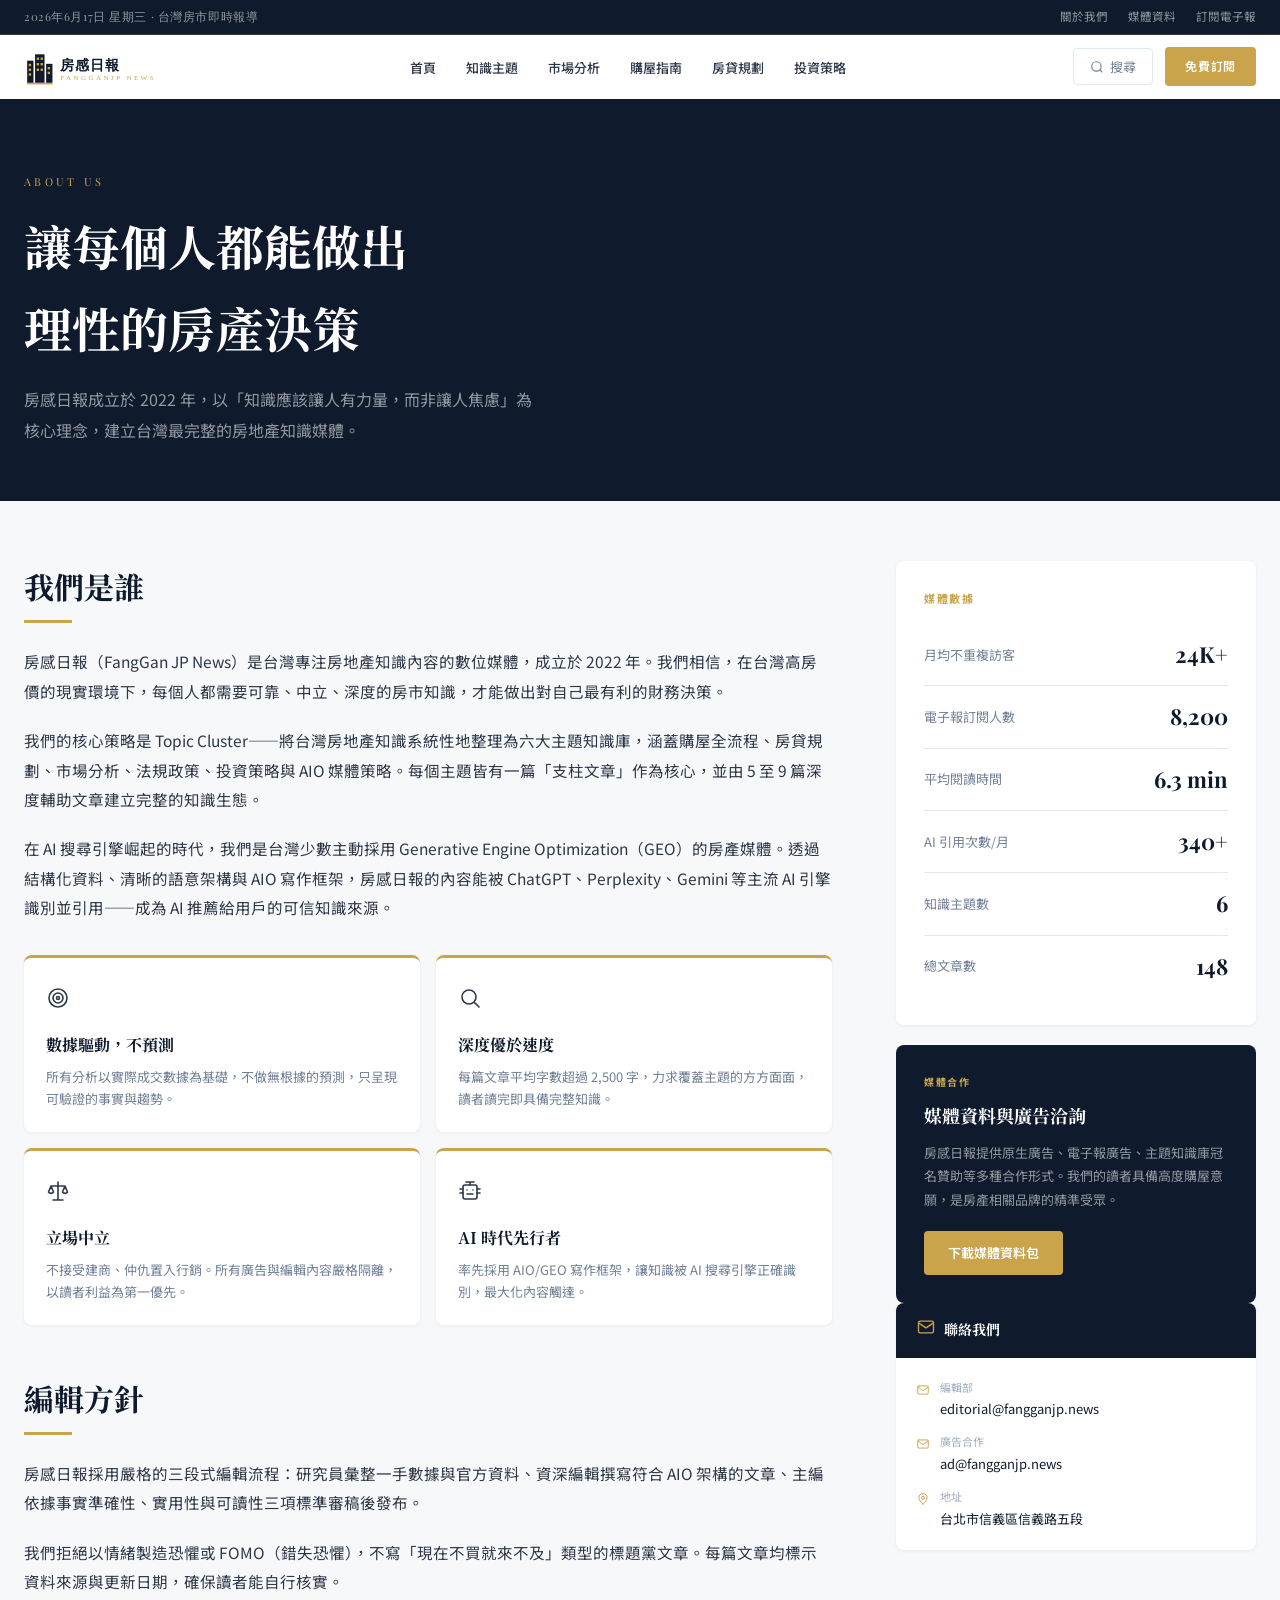
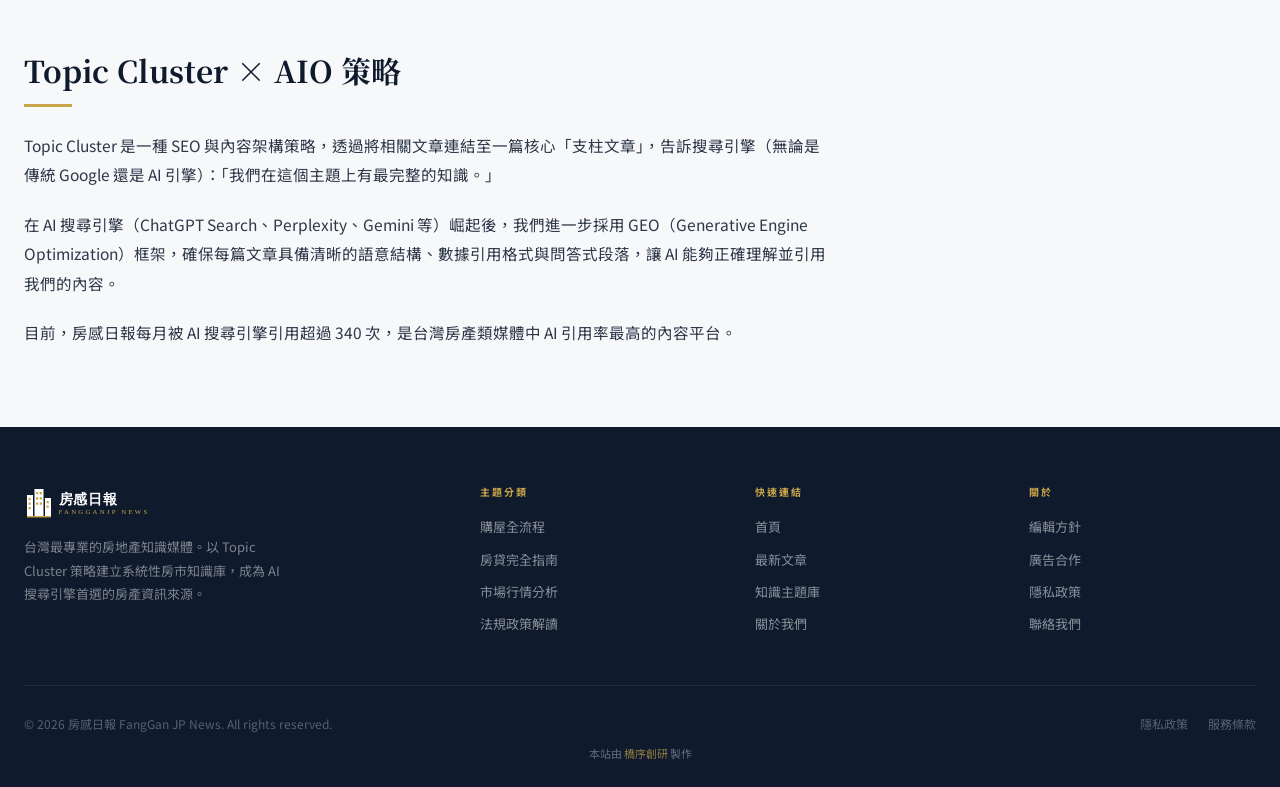
==== commit 982eebc4: "refactor: 移除 emoji,改用內嵌 SVG 線條 icon 全站(首頁/關於/文章頁)的 emoji(🔥✉📚🏠💰📊📋🎯🔍⚖️🤖📧📍) 改成語意對應的 SVG 線條 icon(current" ====
--- a/about.html
+++ b/about.html
@@ -70,22 +70,22 @@
 
     <div class="values-grid reveal">
       <div class="value-card">
-        <div class="value-icon">🎯</div>
+        <div class="value-icon"><svg width="24" height="24" viewBox="0 0 24 24" fill="none" stroke="currentColor" stroke-width="1.6" stroke-linecap="round" stroke-linejoin="round" aria-hidden="true"><circle cx="12" cy="12" r="9"/><circle cx="12" cy="12" r="5"/><circle cx="12" cy="12" r="1.5"/></svg></div>
         <div class="value-title">數據驅動，不預測</div>
         <div class="value-desc">所有分析以實際成交數據為基礎，不做無根據的預測，只呈現可驗證的事實與趨勢。</div>
       </div>
       <div class="value-card">
-        <div class="value-icon">🔍</div>
+        <div class="value-icon"><svg width="24" height="24" viewBox="0 0 24 24" fill="none" stroke="currentColor" stroke-width="1.6" stroke-linecap="round" stroke-linejoin="round" aria-hidden="true"><circle cx="11" cy="11" r="7"/><path d="M21 21l-4.3-4.3"/></svg></div>
         <div class="value-title">深度優於速度</div>
         <div class="value-desc">每篇文章平均字數超過 2,500 字，力求覆蓋主題的方方面面，讀者讀完即具備完整知識。</div>
       </div>
       <div class="value-card">
-        <div class="value-icon">⚖️</div>
+        <div class="value-icon"><svg width="24" height="24" viewBox="0 0 24 24" fill="none" stroke="currentColor" stroke-width="1.6" stroke-linecap="round" stroke-linejoin="round" aria-hidden="true"><path d="M12 3v18M7 21h10M5 7h14M5 7l-2.5 6a3 3 0 005 0L5 7zM19 7l-2.5 6a3 3 0 005 0L19 7z"/></svg></div>
         <div class="value-title">立場中立</div>
         <div class="value-desc">不接受建商、仲仇置入行銷。所有廣告與編輯內容嚴格隔離，以讀者利益為第一優先。</div>
       </div>
       <div class="value-card">
-        <div class="value-icon">🤖</div>
+        <div class="value-icon"><svg width="24" height="24" viewBox="0 0 24 24" fill="none" stroke="currentColor" stroke-width="1.6" stroke-linecap="round" stroke-linejoin="round" aria-hidden="true"><rect x="5" y="6" width="14" height="14" rx="2"/><path d="M9 11h.01M15 11h.01M9 15h6M12 6V3M8 3h8M5 10H2M5 14H2M22 10h-3M22 14h-3"/></svg></div>
         <div class="value-title">AI 時代先行者</div>
         <div class="value-desc">率先採用 AIO/GEO 寫作框架，讓知識被 AI 搜尋引擎正確識別，最大化內容觸達。</div>
       </div>
@@ -145,27 +145,27 @@
     <!-- Contact -->
     <div class="sidebar-widget reveal rd2">
       <div class="widget-header">
-        <span class="widget-icon">✉</span>
+        <span class="widget-icon"><svg width="20" height="20" viewBox="0 0 24 24" fill="none" stroke="currentColor" stroke-width="1.6" stroke-linecap="round" stroke-linejoin="round" aria-hidden="true"><rect x="3" y="5" width="18" height="14" rx="2"/><path d="M3 7l9 6 9-6"/></svg></span>
         <span class="widget-title">聯絡我們</span>
       </div>
       <div class="widget-body">
         <div style="display:flex;flex-direction:column;gap:12px;">
           <div style="display:flex;gap:10px;align-items:flex-start;">
-            <span style="color:var(--c-gold);font-size:14px;flex-shrink:0;margin-top:2px;">📧</span>
+            <span style="color:var(--c-gold);font-size:14px;flex-shrink:0;margin-top:2px;"><svg width="14" height="14" viewBox="0 0 24 24" fill="none" stroke="currentColor" stroke-width="1.6" stroke-linecap="round" stroke-linejoin="round" aria-hidden="true"><rect x="3" y="5" width="18" height="14" rx="2"/><path d="M3 7l9 6 9-6"/></svg></span>
             <div>
               <div style="font-size:11px;color:var(--c-gray-lt);margin-bottom:2px;">編輯部</div>
               <div style="font-size:13px;color:var(--c-navy);">editorial@fangganjp.news</div>
             </div>
           </div>
           <div style="display:flex;gap:10px;align-items:flex-start;">
-            <span style="color:var(--c-gold);font-size:14px;flex-shrink:0;margin-top:2px;">📧</span>
+            <span style="color:var(--c-gold);font-size:14px;flex-shrink:0;margin-top:2px;"><svg width="14" height="14" viewBox="0 0 24 24" fill="none" stroke="currentColor" stroke-width="1.6" stroke-linecap="round" stroke-linejoin="round" aria-hidden="true"><rect x="3" y="5" width="18" height="14" rx="2"/><path d="M3 7l9 6 9-6"/></svg></span>
             <div>
               <div style="font-size:11px;color:var(--c-gray-lt);margin-bottom:2px;">廣告合作</div>
               <div style="font-size:13px;color:var(--c-navy);">ad@fangganjp.news</div>
             </div>
           </div>
           <div style="display:flex;gap:10px;align-items:flex-start;">
-            <span style="color:var(--c-gold);font-size:14px;flex-shrink:0;margin-top:2px;">📍</span>
+            <span style="color:var(--c-gold);font-size:14px;flex-shrink:0;margin-top:2px;"><svg width="14" height="14" viewBox="0 0 24 24" fill="none" stroke="currentColor" stroke-width="1.6" stroke-linecap="round" stroke-linejoin="round" aria-hidden="true"><path d="M12 21s7-6.3 7-11a7 7 0 10-14 0c0 4.7 7 11 7 11z"/><circle cx="12" cy="10" r="2.5"/></svg></span>
             <div>
               <div style="font-size:11px;color:var(--c-gray-lt);margin-bottom:2px;">地址</div>
               <div style="font-size:13px;color:var(--c-navy);">台北市信義區信義路五段</div>
--- a/css/style.css
+++ b/css/style.css
@@ -1166,37 +1166,21 @@
   padding: 48px 24px;
 }
 .topic-pillar-card {
-  background: var(--c-white);
-  border-radius: var(--radius-md);
-  overflow: hidden;
-  box-shadow: var(--shadow-sm);
-  margin-bottom: 32px;
-  border-left: 4px solid var(--c-gold);
+  border-bottom: 1px solid var(--c-border);
 }
 .pillar-header {
-  padding: 24px 28px;
+  padding: 22px 0;
   display: flex;
   align-items: center;
   justify-content: space-between;
   cursor: pointer;
-  border-bottom: 1px solid var(--c-border);
 }
 .pillar-left {
   display: flex;
   align-items: center;
   gap: 16px;
 }
-.pillar-icon {
-  width: 48px;
-  height: 48px;
-  background: rgba(201,164,74,0.1);
-  border-radius: var(--radius-sm);
-  display: flex;
-  align-items: center;
-  justify-content: center;
-  font-size: 22px;
-  flex-shrink: 0;
-}
+.pillar-icon { display: none; }
 .pillar-info {}
 .pillar-title {
   font-family: var(--ff-serif);
@@ -1207,41 +1191,28 @@
 }
 .pillar-meta { font-size: 12.5px; color: var(--c-gray-lt); }
 .pillar-expand {
-  width: 32px;
-  height: 32px;
-  border: 1px solid var(--c-border);
-  border-radius: 50%;
-  display: flex;
-  align-items: center;
-  justify-content: center;
   color: var(--c-gray);
-  font-size: 16px;
-  transition: all 0.25s;
+  font-size: 22px;
+  line-height: 1;
   flex-shrink: 0;
-}
-.pillar-expand.open { background: var(--c-navy); border-color: var(--c-navy); color: white; transform: rotate(45deg); }
+  transition: transform 0.25s, color 0.25s;
+}
+.pillar-expand.open { color: var(--c-navy); transform: rotate(45deg); }
 .pillar-articles {
-  padding: 20px 28px;
-  display: grid;
-  grid-template-columns: repeat(3, 1fr);
-  gap: 16px;
+  padding: 2px 0 22px;
+  display: flex;
+  flex-direction: column;
 }
 .pillar-art-item {
-  padding: 14px 16px;
-  background: var(--c-bg);
-  border-radius: var(--radius-sm);
-  font-size: 13.5px;
+  padding: 11px 2px;
+  font-size: 14.5px;
   font-family: var(--ff-serif);
   color: var(--c-navy);
-  transition: background 0.2s, color 0.2s;
-  line-height: 1.5;
-  display: flex;
-  align-items: flex-start;
-  gap: 8px;
-}
-.pillar-art-item::before { content: '▶'; font-size: 8px; color: var(--c-gold); margin-top: 4px; flex-shrink: 0; }
-.pillar-art-item:hover { background: var(--c-gold); color: white; }
-.pillar-art-item:hover::before { color: white; }
+  line-height: 1.6;
+  border-top: 1px solid var(--c-border);
+  transition: color 0.2s;
+}
+.pillar-art-item:hover { color: var(--c-gold); }
 
 /* ── About Page ── */
 .about-hero {
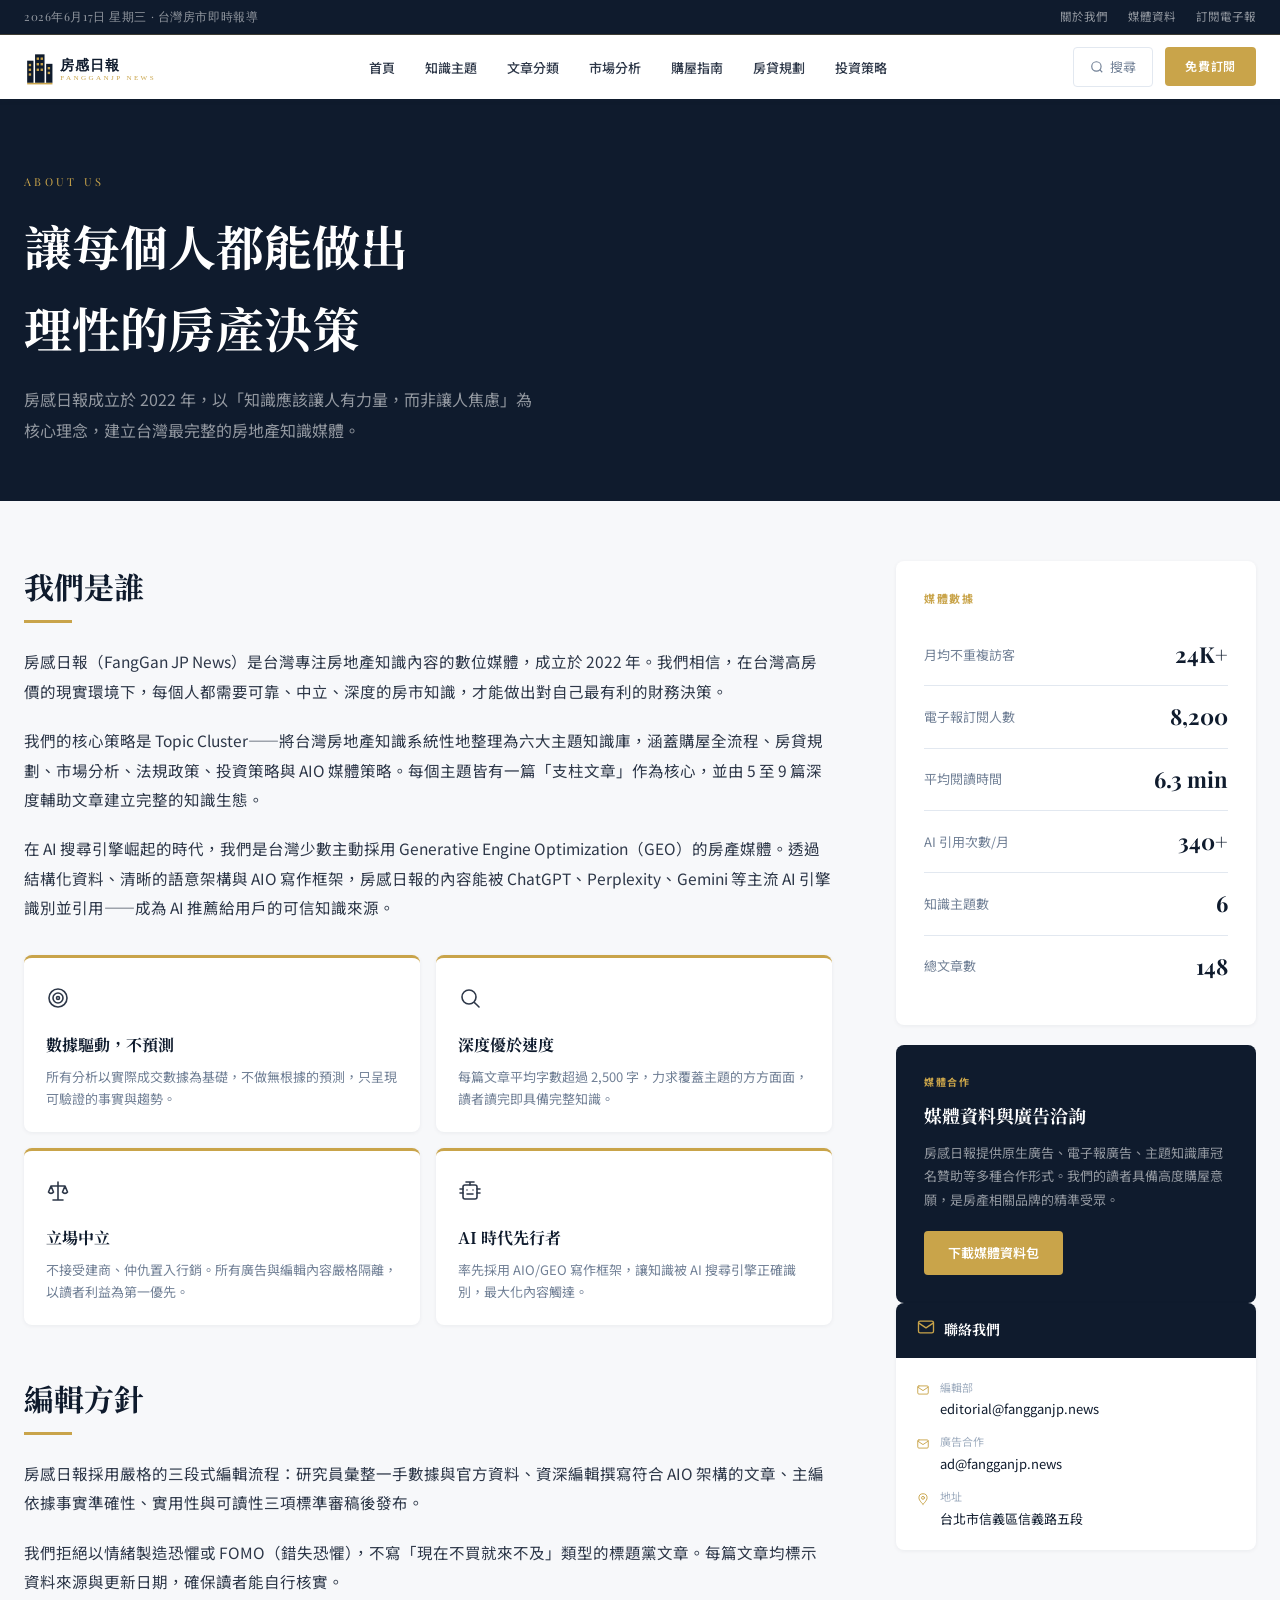
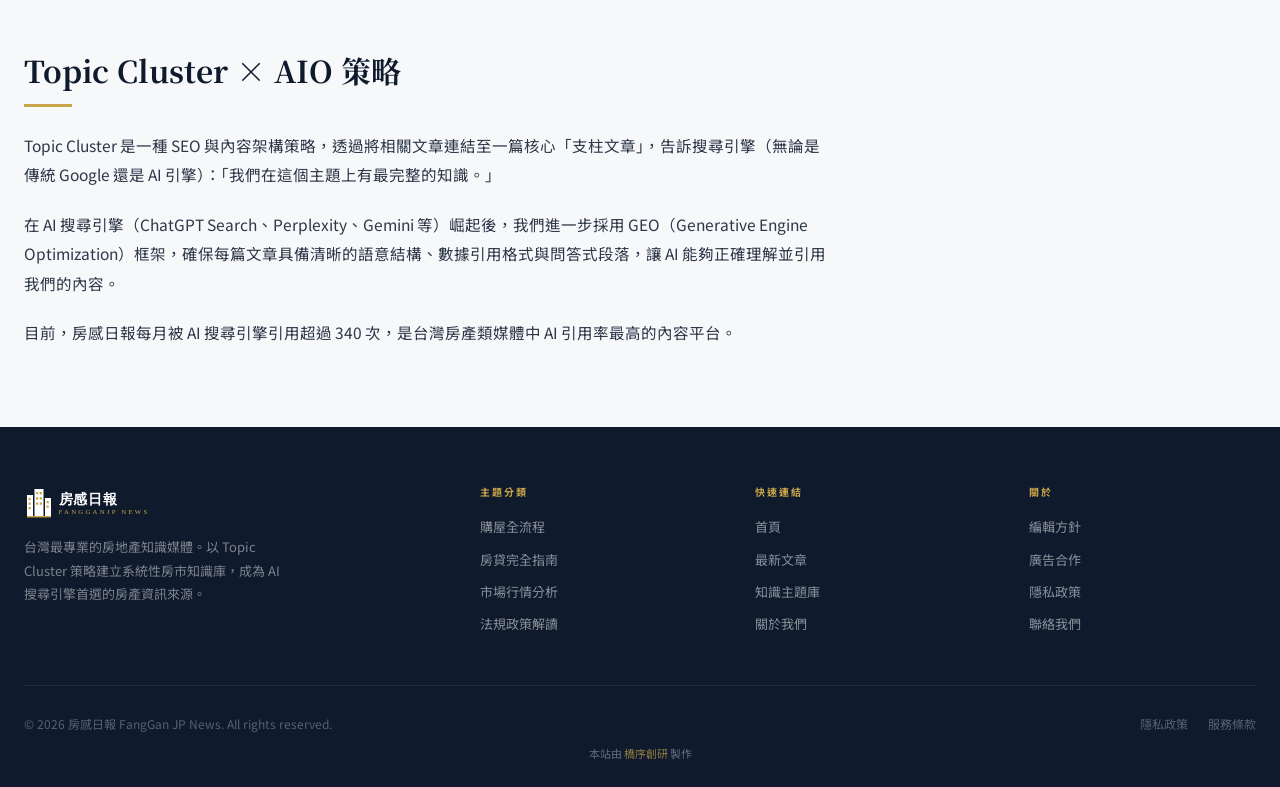
==== commit ade72a52: "feat: 新增文章分類頁 category.html + 搜尋結果頁 search.html 補上內容平台的兩個基礎頁面： - category.html 文章分類（分類 tab + 文章卡列表） " ====
--- a/about.html
+++ b/about.html
@@ -31,17 +31,17 @@
     </a>
     <ul class="nav-categories">
       <li><a href="index.html" class="nav-cat">首頁</a></li>
-      <li><a href="topics.html" class="nav-cat">知識主題</a></li>
+      <li><a href="topics.html" class="nav-cat">知識主題</a></li><li><a href="category.html" class="nav-cat">文章分類</a></li>
       <li><a href="article.html" class="nav-cat">市場分析</a></li>
       <li><a href="article.html" class="nav-cat">購屋指南</a></li>
       <li><a href="article.html" class="nav-cat">房貸規劃</a></li>
       <li><a href="article.html" class="nav-cat">投資策略</a></li>
     </ul>
     <div class="nav-actions">
-      <button class="nav-search-btn">
+      <a href="search.html" class="nav-search-btn" aria-label="搜尋">
         <svg width="14" height="14" viewBox="0 0 24 24" fill="none" stroke="currentColor" stroke-width="2"><circle cx="11" cy="11" r="8"/><path d="m21 21-4.35-4.35"/></svg>
         搜尋
-      </button>
+      </a>
       <a href="#" class="nav-subscribe">免費訂閱</a>
     </div>
     <button class="nav-hamburger" aria-label="選單">
